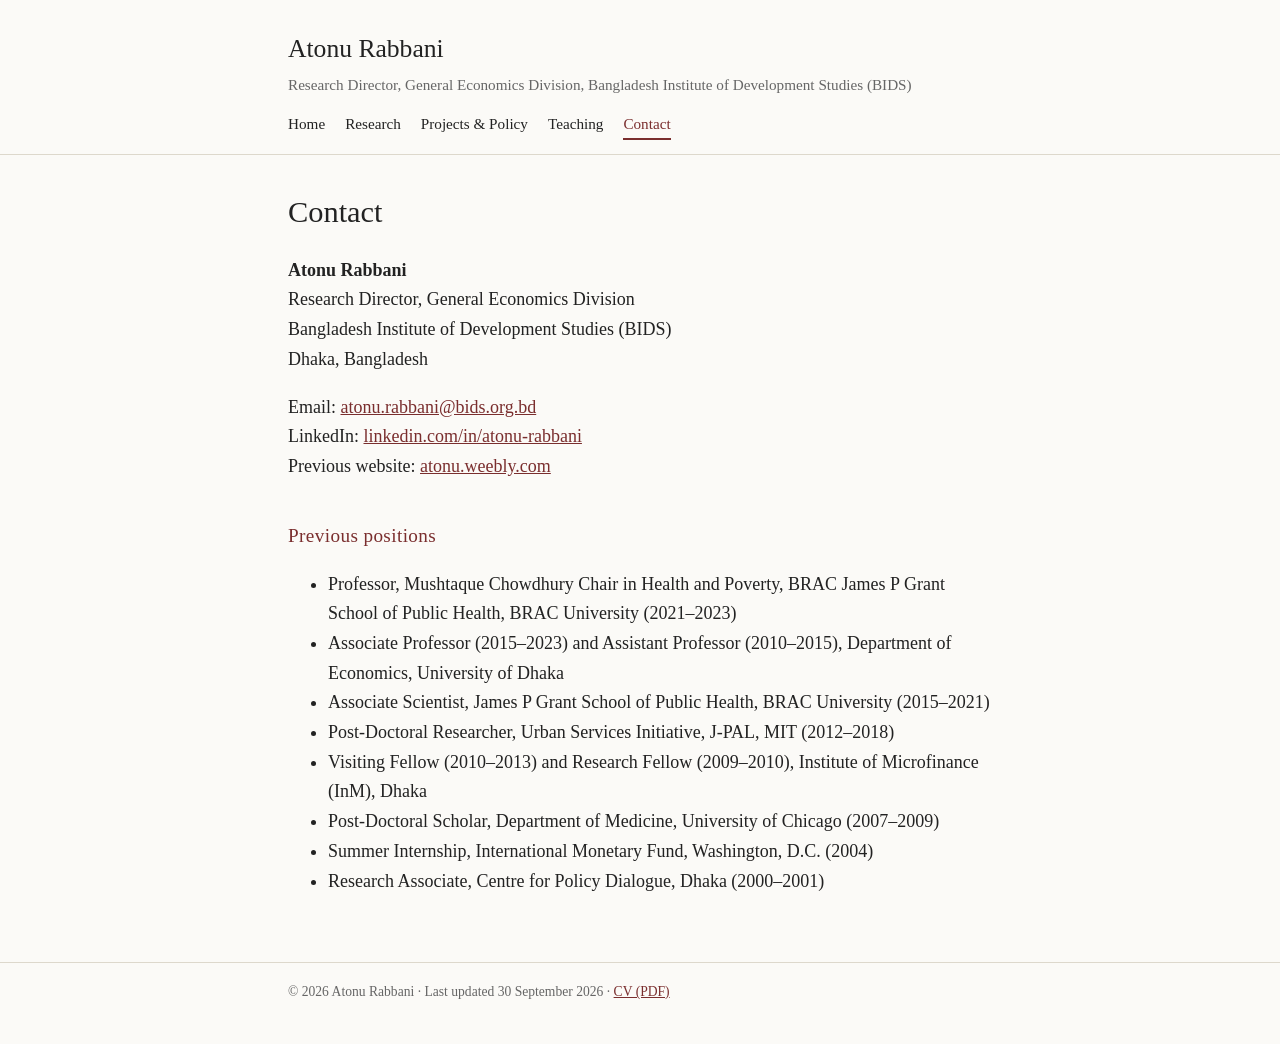
==== contact.html @ ce08c788 "Add files via upload" ====
<!doctype html>
<html lang="en"><head><meta charset="utf-8"><meta name="viewport" content="width=device-width,initial-scale=1">
<title>Contact · Atonu Rabbani</title>
<meta name="description" content="Atonu Rabbani: economist and Research Director at the General Economics Division, Bangladesh Institute of Development Studies (BIDS). Applied microeconomics, health, organizations and the environment.">
<link rel="stylesheet" href="style.css"></head><body>
<header><div class="wrap">
<p class="name"><a href="index.html">Atonu Rabbani</a></p>
<p class="tag">Research Director, General Economics Division, Bangladesh Institute of Development Studies (BIDS)</p>
<nav>
<a href="index.html">Home</a>
<a href="research.html">Research</a>
<a href="projects.html">Projects &amp; Policy</a>
<a href="teaching.html">Teaching</a>
<a href="contact.html" aria-current="page">Contact</a>
</nav></div></header>
<main><div class="wrap">
<h1>Contact</h1>
<p><strong>Atonu Rabbani</strong><br>Research Director, General Economics Division<br>Bangladesh Institute of Development Studies (BIDS)<br>Dhaka, Bangladesh</p>
<p>Email: <a href="mailto:atonu.rabbani@bids.org.bd">atonu.rabbani@bids.org.bd</a><br>
LinkedIn: <a href="https://www.linkedin.com/in/atonu-rabbani">linkedin.com/in/atonu-rabbani</a><br>
Previous website: <a href="https://atonu.weebly.com">atonu.weebly.com</a></p>
<h2>Previous positions</h2>
<ul>
<li>Professor, Mushtaque Chowdhury Chair in Health and Poverty, BRAC James P Grant School of Public Health, BRAC University (2021–2023)</li>
<li>Associate Professor (2015–2023) and Assistant Professor (2010–2015), Department of Economics, University of Dhaka</li>
<li>Associate Scientist, James P Grant School of Public Health, BRAC University (2015–2021)</li>
<li>Post-Doctoral Researcher, Urban Services Initiative, J-PAL, MIT (2012–2018)</li>
<li>Visiting Fellow (2010–2013) and Research Fellow (2009–2010), Institute of Microfinance (InM), Dhaka</li>
<li>Post-Doctoral Scholar, Department of Medicine, University of Chicago (2007–2009)</li>
<li>Summer Internship, International Monetary Fund, Washington, D.C. (2004)</li>
<li>Research Associate, Centre for Policy Dialogue, Dhaka (2000–2001)</li>
</ul>
</div></main>
<footer><div class="wrap">© 2026 Atonu Rabbani · Last updated 30 September 2026 · <a href="cv.pdf">CV (PDF)</a></div></footer>
</body></html>
---- style.css ----
:root{--bg:#fbfaf7;--fg:#222;--muted:#666;--accent:#7a2e2e;--rule:#ddd8cc;--todo:#fff3c4}
@media (prefers-color-scheme:dark){:root{--bg:#171715;--fg:#e8e6df;--muted:#a09d94;--accent:#d9a066;--rule:#33322e;--todo:#4a4220}}
*{box-sizing:border-box}
body{margin:0;background:var(--bg);color:var(--fg);font:18px/1.65 Georgia,"Times New Roman",serif}
.wrap{max-width:46rem;margin:0 auto;padding:0 16px}
header{border-bottom:1px solid var(--rule);padding:28px 0 14px}
.name{font-size:1.6rem;font-weight:normal;margin:0}
.name a{color:inherit;text-decoration:none}
.tag{color:var(--muted);margin:2px 0 14px;font-size:.95rem}
nav{display:flex;flex-wrap:wrap;gap:6px 20px;font-size:.95rem}
nav a{color:var(--fg);text-decoration:none;padding-bottom:2px;border-bottom:2px solid transparent}
nav a:hover,nav a[aria-current]{border-color:var(--accent);color:var(--accent)}
main{padding:32px 0 48px}
h1{font-size:1.9rem;font-weight:normal;margin:0 0 .6em}
h2{font-size:1.2rem;margin:2em 0 .5em;color:var(--accent);font-weight:normal;letter-spacing:.02em}
a{color:var(--accent)}
.hero{display:flex;gap:24px;align-items:flex-start;flex-wrap:wrap}
.photo{width:150px;height:150px;border-radius:50%;background:var(--rule);flex:none;display:flex;align-items:center;justify-content:center;color:var(--muted);font-size:.75rem;text-align:center;overflow:hidden}
.photo img{width:100%;height:100%;object-fit:cover}
.hero div.t{flex:1;min-width:16rem}
ul.plain{list-style:none;padding:0}
ul.plain li{margin:0 0 1.1em;padding-left:0}
.meta{color:var(--muted);font-size:.9rem}
.todo{background:var(--todo);padding:0 .25em;border-radius:3px}
.links a{margin-right:16px}
footer{border-top:1px solid var(--rule);padding:18px 0 40px;color:var(--muted);font-size:.85rem}
li,p{overflow-wrap:anywhere}
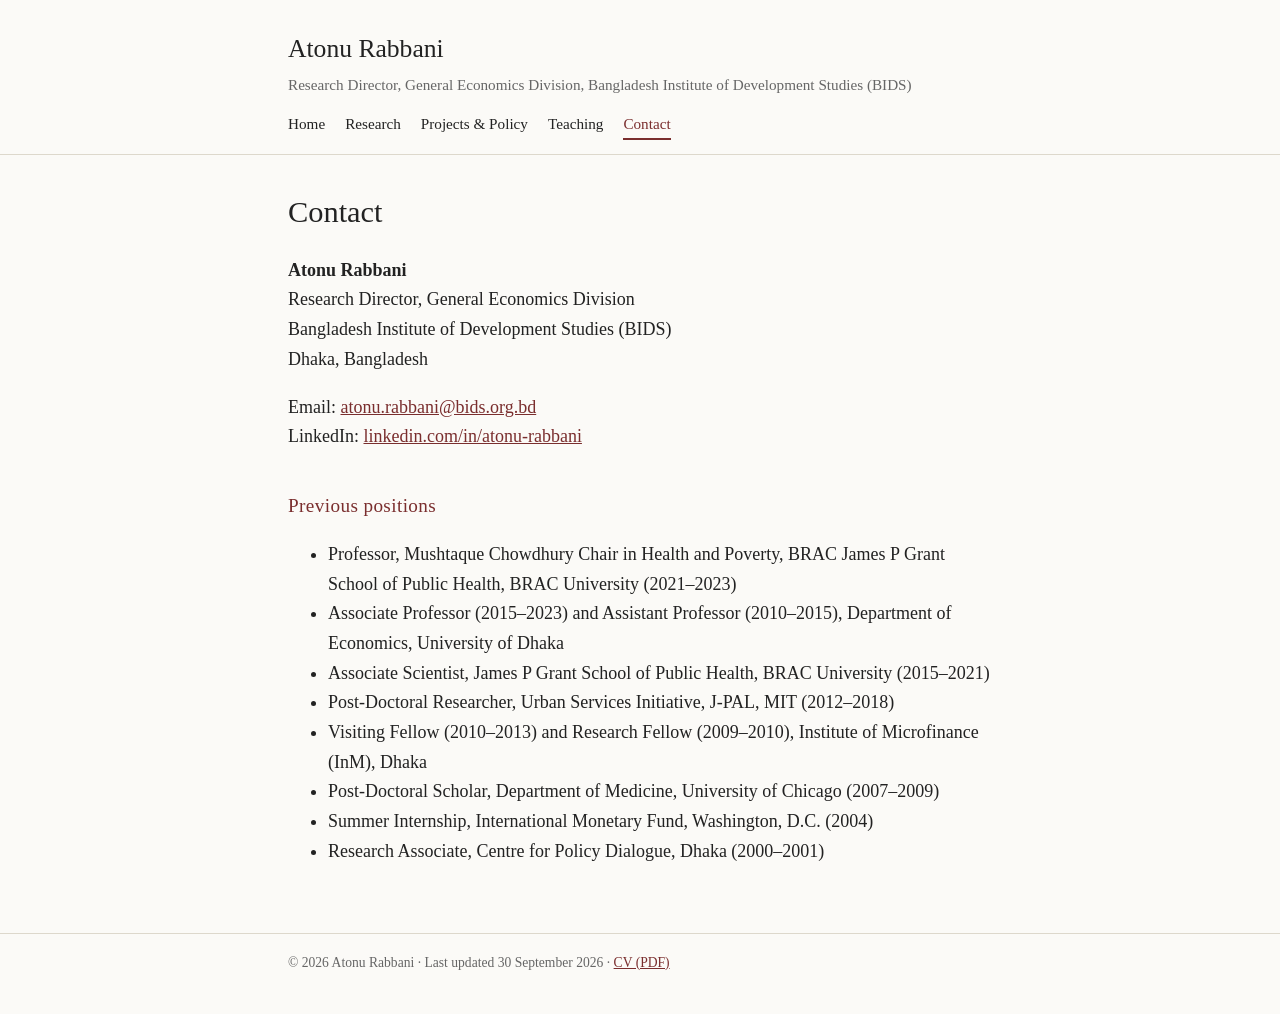
==== commit 776edb82: "Remove previous website link from contact.html Removed link to the previous website from the contact" ====
--- a/contact.html
+++ b/contact.html
@@ -18,7 +18,7 @@
 <p><strong>Atonu Rabbani</strong><br>Research Director, General Economics Division<br>Bangladesh Institute of Development Studies (BIDS)<br>Dhaka, Bangladesh</p>
 <p>Email: <a href="mailto:atonu.rabbani@bids.org.bd">atonu.rabbani@bids.org.bd</a><br>
 LinkedIn: <a href="https://www.linkedin.com/in/atonu-rabbani">linkedin.com/in/atonu-rabbani</a><br>
-Previous website: <a href="https://atonu.weebly.com">atonu.weebly.com</a></p>
+
 <h2>Previous positions</h2>
 <ul>
 <li>Professor, Mushtaque Chowdhury Chair in Health and Poverty, BRAC James P Grant School of Public Health, BRAC University (2021–2023)</li>
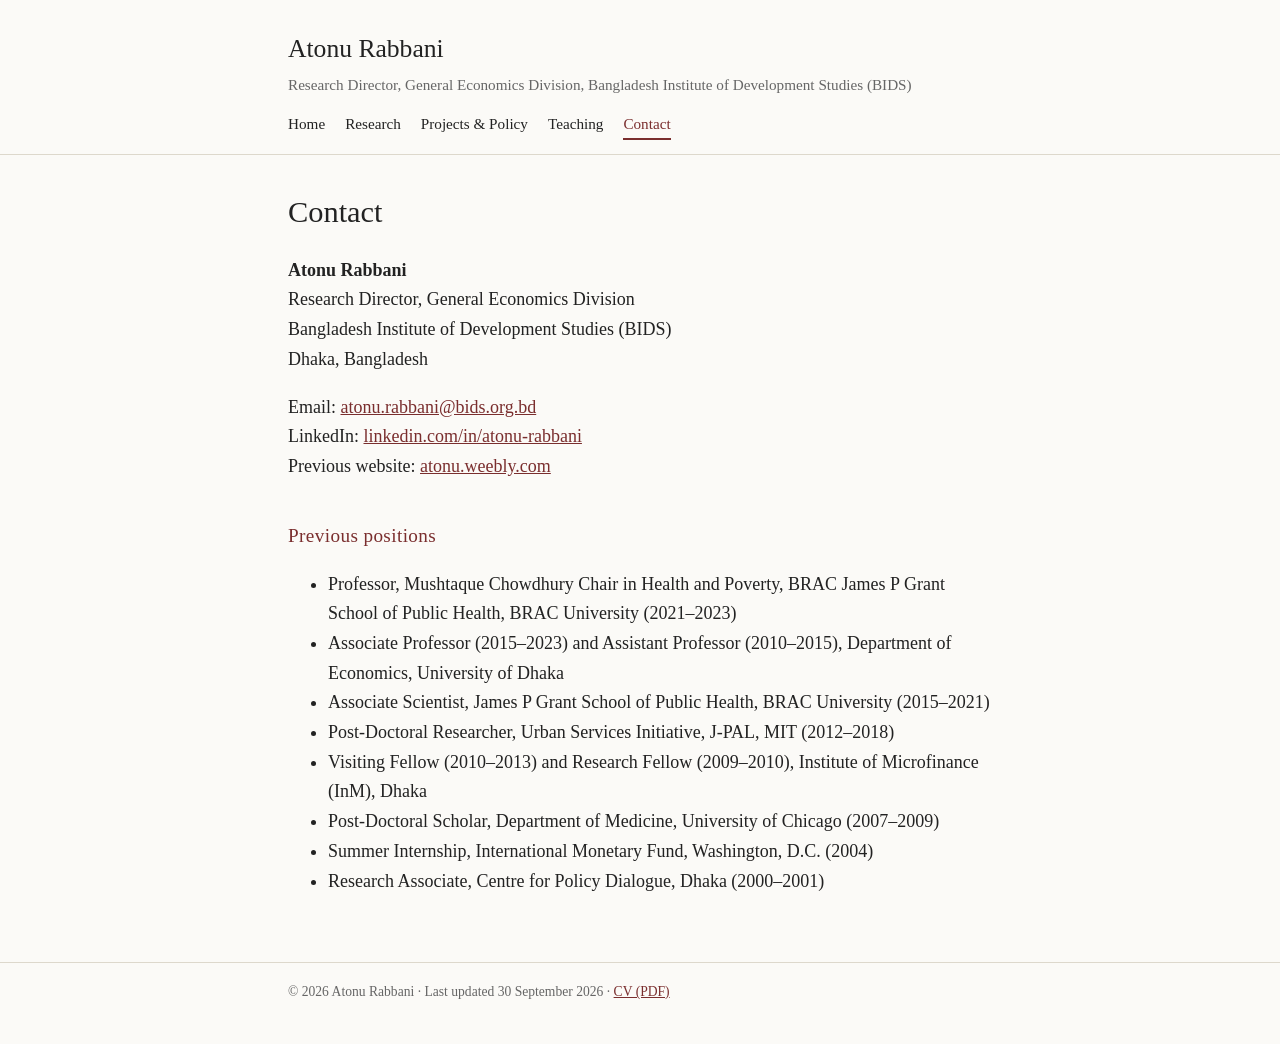
==== commit f0c6b776: "Add files via upload" ====
--- a/contact.html
+++ b/contact.html
@@ -18,7 +18,7 @@
 <p><strong>Atonu Rabbani</strong><br>Research Director, General Economics Division<br>Bangladesh Institute of Development Studies (BIDS)<br>Dhaka, Bangladesh</p>
 <p>Email: <a href="mailto:atonu.rabbani@bids.org.bd">atonu.rabbani@bids.org.bd</a><br>
 LinkedIn: <a href="https://www.linkedin.com/in/atonu-rabbani">linkedin.com/in/atonu-rabbani</a><br>
-
+Previous website: <a href="https://atonu.weebly.com">atonu.weebly.com</a></p>
 <h2>Previous positions</h2>
 <ul>
 <li>Professor, Mushtaque Chowdhury Chair in Health and Poverty, BRAC James P Grant School of Public Health, BRAC University (2021–2023)</li>
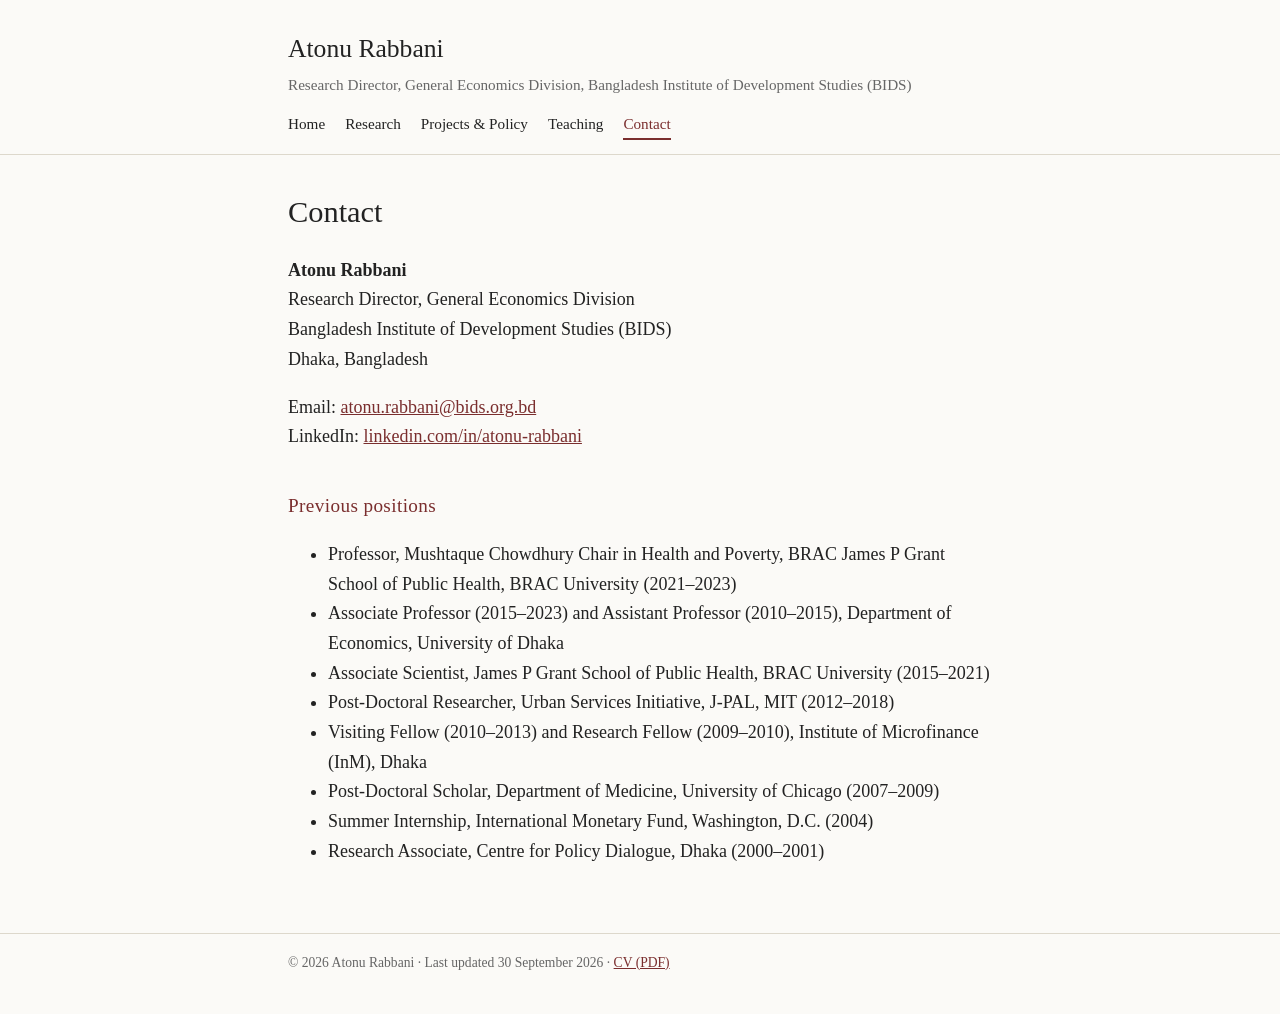
==== commit 788ccc51: "Remove previous website link from contact.html Removed the link to the previous website from the con" ====
--- a/contact.html
+++ b/contact.html
@@ -18,7 +18,7 @@
 <p><strong>Atonu Rabbani</strong><br>Research Director, General Economics Division<br>Bangladesh Institute of Development Studies (BIDS)<br>Dhaka, Bangladesh</p>
 <p>Email: <a href="mailto:atonu.rabbani@bids.org.bd">atonu.rabbani@bids.org.bd</a><br>
 LinkedIn: <a href="https://www.linkedin.com/in/atonu-rabbani">linkedin.com/in/atonu-rabbani</a><br>
-Previous website: <a href="https://atonu.weebly.com">atonu.weebly.com</a></p>
+
 <h2>Previous positions</h2>
 <ul>
 <li>Professor, Mushtaque Chowdhury Chair in Health and Poverty, BRAC James P Grant School of Public Health, BRAC University (2021–2023)</li>
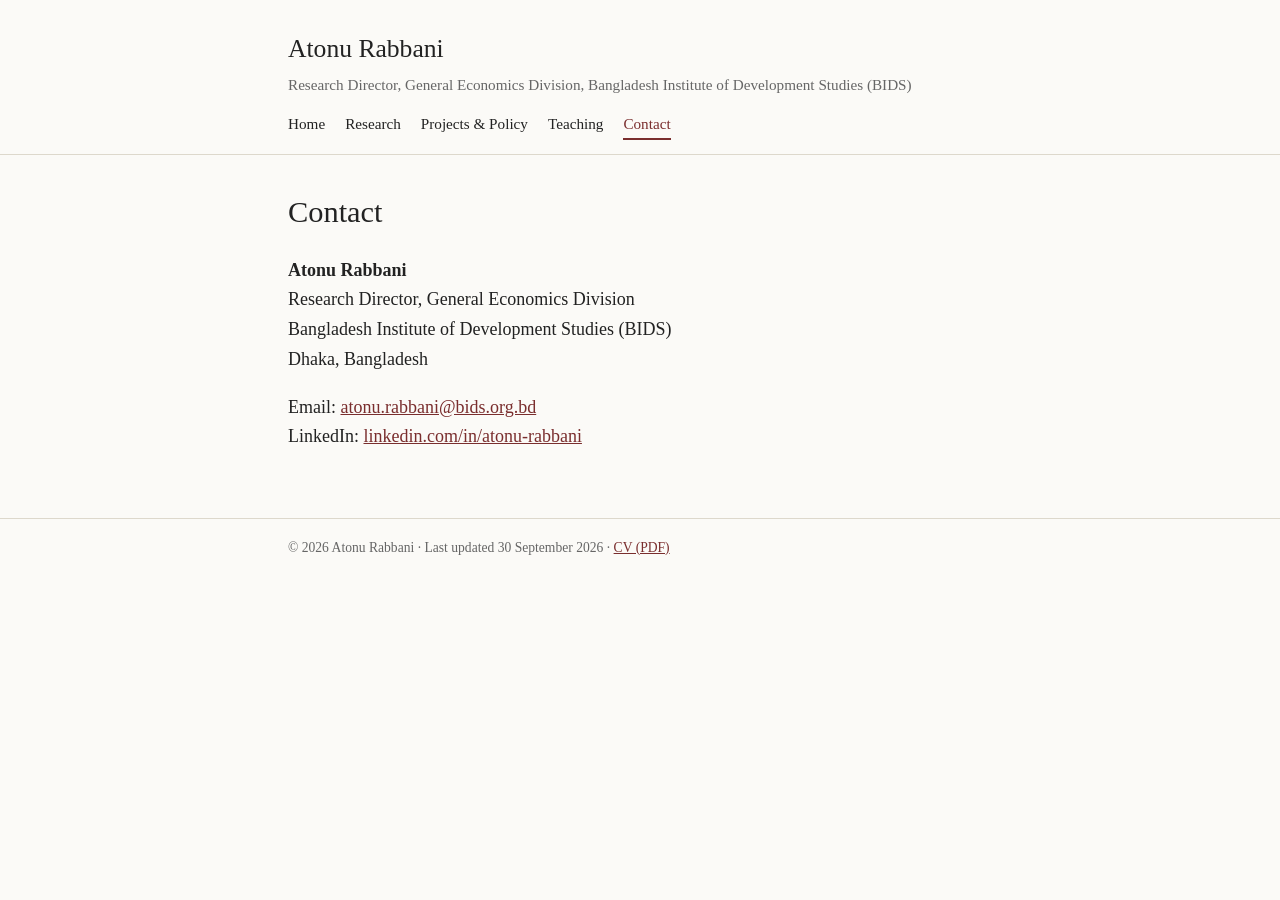
==== commit 5a1b087c: "Remove previous positions from contact.html Removed previous positions section from contact page." ====
--- a/contact.html
+++ b/contact.html
@@ -19,17 +19,7 @@
 <p>Email: <a href="mailto:atonu.rabbani@bids.org.bd">atonu.rabbani@bids.org.bd</a><br>
 LinkedIn: <a href="https://www.linkedin.com/in/atonu-rabbani">linkedin.com/in/atonu-rabbani</a><br>
 
-<h2>Previous positions</h2>
-<ul>
-<li>Professor, Mushtaque Chowdhury Chair in Health and Poverty, BRAC James P Grant School of Public Health, BRAC University (2021–2023)</li>
-<li>Associate Professor (2015–2023) and Assistant Professor (2010–2015), Department of Economics, University of Dhaka</li>
-<li>Associate Scientist, James P Grant School of Public Health, BRAC University (2015–2021)</li>
-<li>Post-Doctoral Researcher, Urban Services Initiative, J-PAL, MIT (2012–2018)</li>
-<li>Visiting Fellow (2010–2013) and Research Fellow (2009–2010), Institute of Microfinance (InM), Dhaka</li>
-<li>Post-Doctoral Scholar, Department of Medicine, University of Chicago (2007–2009)</li>
-<li>Summer Internship, International Monetary Fund, Washington, D.C. (2004)</li>
-<li>Research Associate, Centre for Policy Dialogue, Dhaka (2000–2001)</li>
-</ul>
 </div></main>
 <footer><div class="wrap">© 2026 Atonu Rabbani · Last updated 30 September 2026 · <a href="cv.pdf">CV (PDF)</a></div></footer>
+<script data-goatcounter="https://atonurabbani.goatcounter.com/count" async src="//gc.zgo.at/count.js"></script>
 </body></html>
